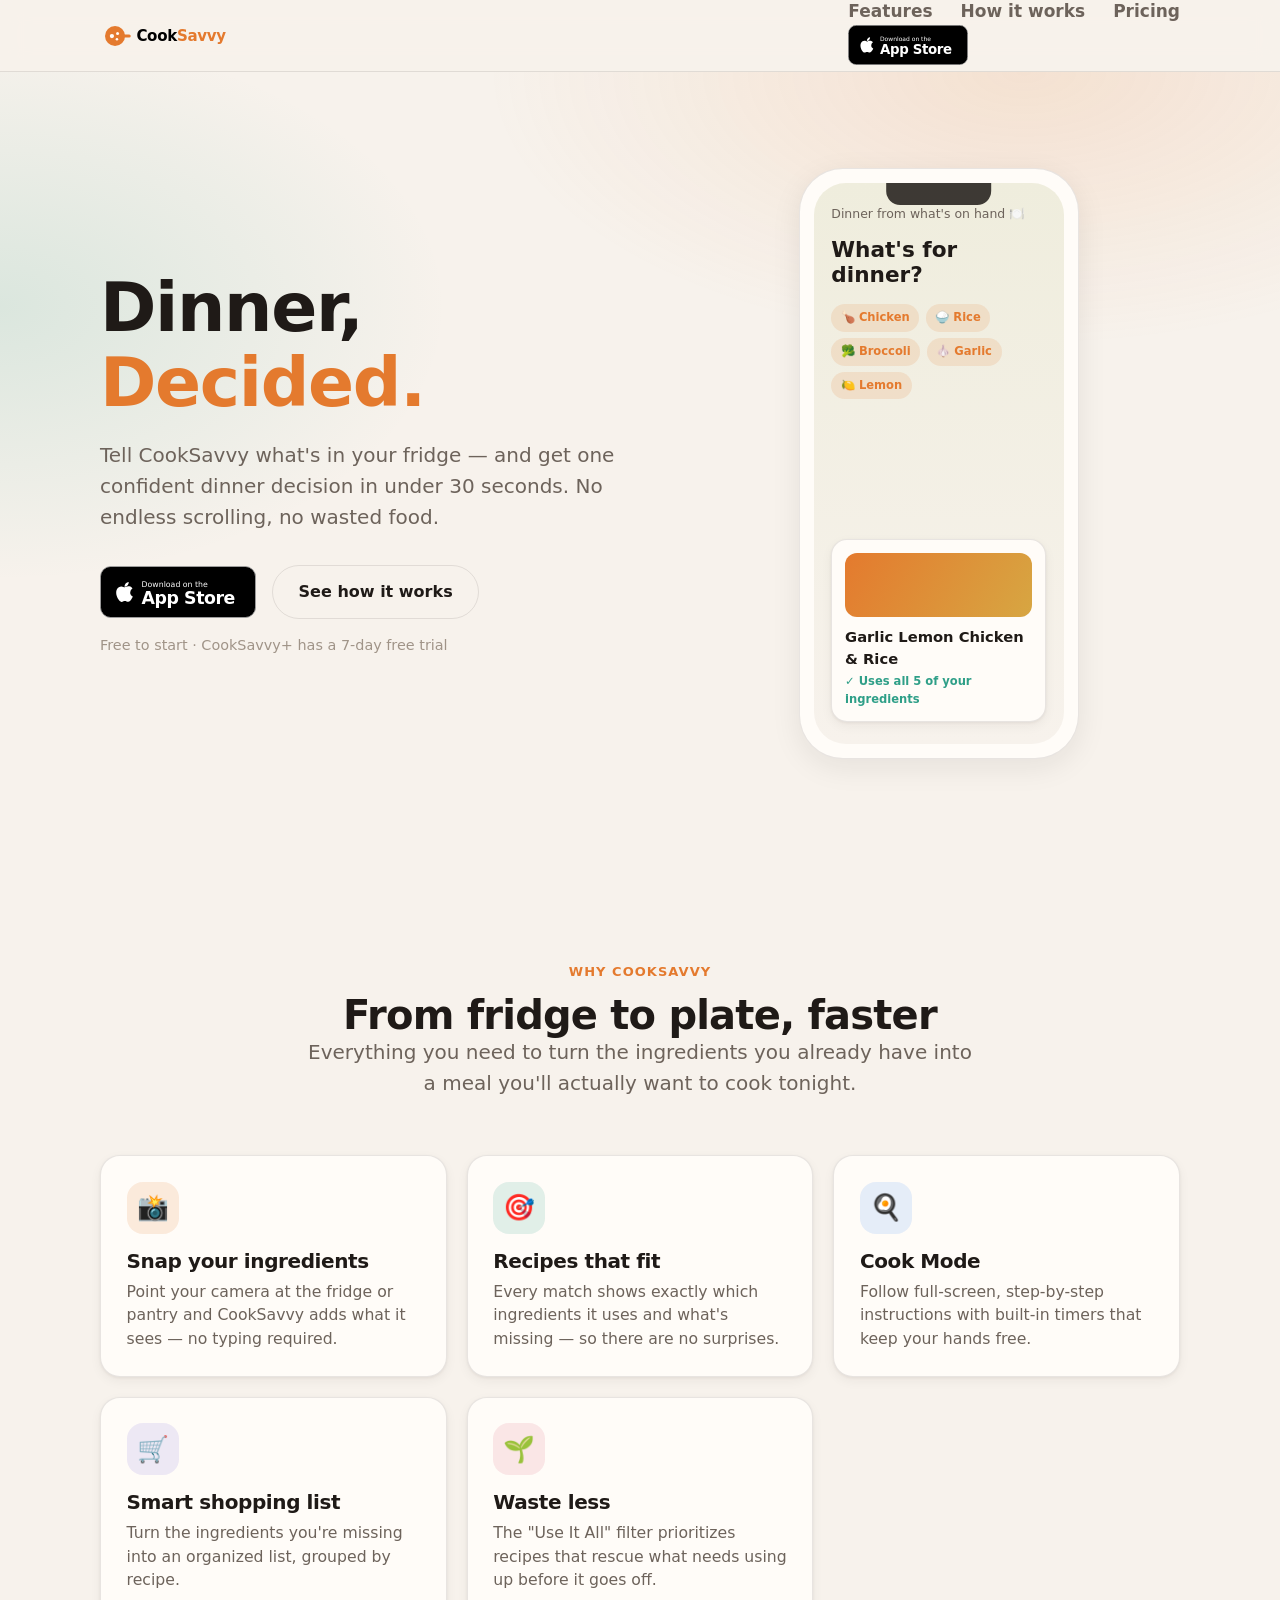
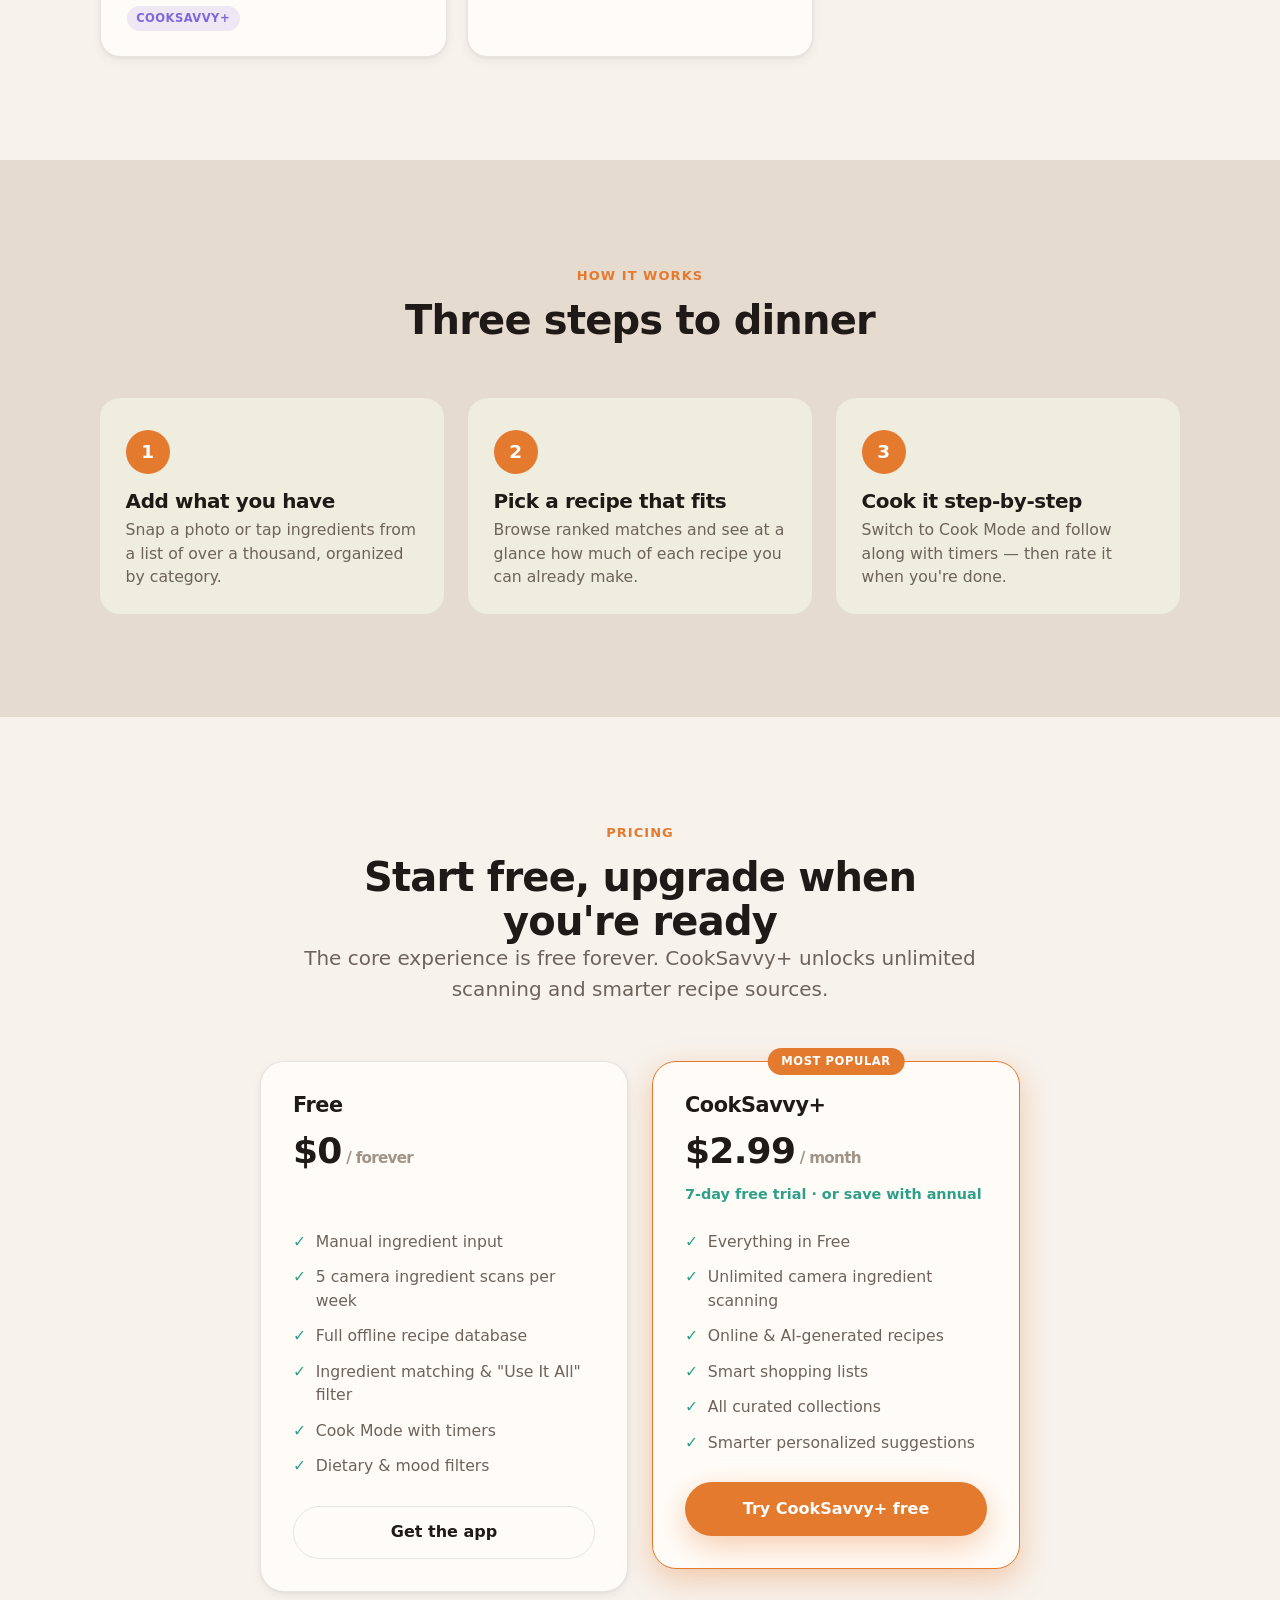
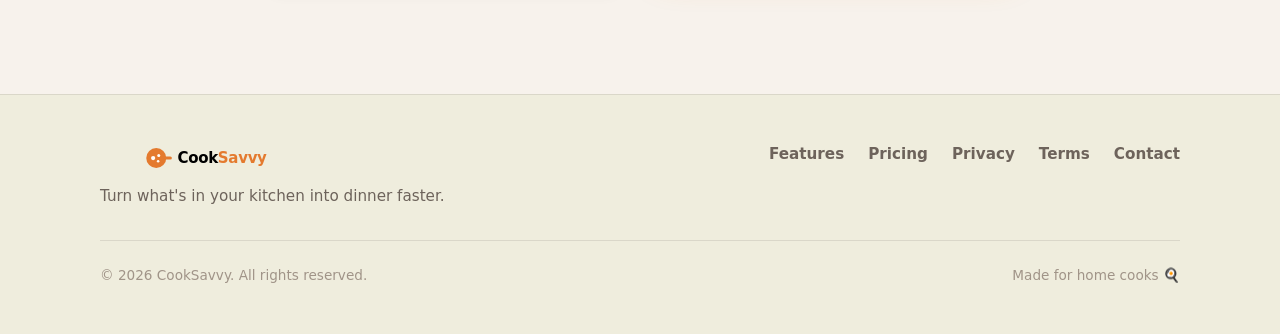
==== index.html @ 446317e3 "Initial commit: CookSavvy landing page Static, dependency-free marketing landing page (vanilla HTML/" ====
<!DOCTYPE html>
<html lang="en">
  <head>
    <meta charset="UTF-8" />
    <meta name="viewport" content="width=device-width, initial-scale=1.0" />

    <title>CookSavvy — Dinner, Decided. Recipes from what's in your fridge</title>
    <meta
      name="description"
      content="Tell CookSavvy what's in your fridge and get one confident dinner decision in under 30 seconds. Snap your ingredients, find recipes that fit, and cook step-by-step."
    />
    <meta name="theme-color" content="#E47A2E" />
    <link rel="canonical" href="https://cooksavvy.app/" />

    <!-- Open Graph / social -->
    <meta property="og:type" content="website" />
    <meta property="og:site_name" content="CookSavvy" />
    <meta property="og:title" content="CookSavvy — Dinner, Decided." />
    <meta
      property="og:description"
      content="Turn what's in your kitchen into dinner faster. Snap your ingredients, get recipes that fit, and cook step-by-step."
    />
    <meta property="og:url" content="https://cooksavvy.app/" />
    <meta property="og:image" content="https://cooksavvy.app/assets/og-image.png" />
    <meta name="twitter:card" content="summary_large_image" />
    <meta name="twitter:title" content="CookSavvy — Dinner, Decided." />
    <meta
      name="twitter:description"
      content="Turn what's in your kitchen into dinner faster."
    />

    <!-- Icons -->
    <link rel="icon" type="image/svg+xml" href="assets/favicon.svg" />
    <link rel="apple-touch-icon" href="assets/favicon.svg" />

    <!-- Styles -->
    <link rel="stylesheet" href="css/reset.css" />
    <link rel="stylesheet" href="css/styles.css" />

    <!-- Progressive-enhancement JS (non-blocking) -->
    <script src="js/main.js" defer></script>
  </head>

  <body>
    <a class="skip-link" href="#main">Skip to content</a>

    <!-- ===================== Header / nav ===================== -->
    <header class="site-header">
      <nav class="nav container" aria-label="Primary">
        <a class="nav__logo" href="#top" aria-label="CookSavvy home">
          <img src="assets/logo.svg" alt="CookSavvy" width="220" height="48" />
        </a>

        <button
          class="nav__toggle"
          type="button"
          aria-label="Open menu"
          aria-expanded="false"
          aria-controls="nav-menu"
        >
          <svg viewBox="0 0 24 24" fill="none" stroke="currentColor" stroke-width="2" stroke-linecap="round" aria-hidden="true">
            <line x1="3" y1="6" x2="21" y2="6" />
            <line x1="3" y1="12" x2="21" y2="12" />
            <line x1="3" y1="18" x2="21" y2="18" />
          </svg>
        </button>

        <div class="nav__menu" id="nav-menu">
          <ul class="nav__links">
            <li><a href="#features">Features</a></li>
            <li><a href="#how">How it works</a></li>
            <li><a href="#pricing">Pricing</a></li>
          </ul>
          <div class="nav__cta">
            <!-- TODO: replace href with the live App Store listing URL -->
            <a class="badge-link" href="#" aria-label="Download CookSavvy on the App Store">
              <img src="assets/app-store-badge.svg" alt="Download on the App Store" width="180" height="60" />
            </a>
          </div>
        </div>
      </nav>
    </header>

    <main id="main">
      <span id="top"></span>

      <!-- ===================== Hero ===================== -->
      <section class="hero" aria-labelledby="hero-title">
        <div class="container">
          <div class="hero__copy">
            <h1 class="hero__title" id="hero-title">
              Dinner,<br /><span class="accent">Decided.</span>
            </h1>
            <p class="lead hero__lead">
              Tell CookSavvy what's in your fridge — and get one confident dinner
              decision in under 30 seconds. No endless scrolling, no wasted food.
            </p>
            <div class="hero__actions">
              <!-- TODO: replace href with the live App Store listing URL -->
              <a class="badge-link" href="#" aria-label="Download CookSavvy on the App Store">
                <img src="assets/app-store-badge.svg" alt="Download on the App Store" width="180" height="60" />
              </a>
              <a class="btn btn--ghost" href="#how">See how it works</a>
            </div>
            <p class="hero__note">Free to start · CookSavvy+ has a 7-day free trial</p>
          </div>

          <!-- CSS-drawn phone mockup: ingredients → matched recipe -->
          <div class="hero__media" aria-hidden="true">
            <div class="phone">
              <div class="phone__screen">
                <p class="phone__greeting">Dinner from what's on hand 🍽️</p>
                <p class="phone__q">What's for dinner?</p>
                <div class="chips">
                  <span class="chip">🍗 Chicken</span>
                  <span class="chip">🍚 Rice</span>
                  <span class="chip">🥦 Broccoli</span>
                  <span class="chip">🧄 Garlic</span>
                  <span class="chip">🍋 Lemon</span>
                </div>
                <div class="recipe-card">
                  <div class="recipe-card__img"></div>
                  <p class="recipe-card__title">Garlic Lemon Chicken &amp; Rice</p>
                  <p class="recipe-card__match">✓ Uses all 5 of your ingredients</p>
                </div>
              </div>
            </div>
          </div>
        </div>
      </section>

      <!-- ===================== Features ===================== -->
      <section class="section" id="features" aria-labelledby="features-title">
        <div class="container">
          <div class="section__head reveal">
            <span class="eyebrow">Why CookSavvy</span>
            <h2 id="features-title">From fridge to plate, faster</h2>
            <p class="lead">
              Everything you need to turn the ingredients you already have into
              a meal you'll actually want to cook tonight.
            </p>
          </div>

          <div class="features__grid">
            <article class="feature feature--accent reveal">
              <div class="feature__icon" aria-hidden="true">📸</div>
              <h3>Snap your ingredients</h3>
              <p>
                Point your camera at the fridge or pantry and CookSavvy adds what
                it sees — no typing required.
              </p>
            </article>

            <article class="feature feature--mint reveal">
              <div class="feature__icon" aria-hidden="true">🎯</div>
              <h3>Recipes that fit</h3>
              <p>
                Every match shows exactly which ingredients it uses and what's
                missing — so there are no surprises.
              </p>
            </article>

            <article class="feature feature--sky reveal">
              <div class="feature__icon" aria-hidden="true">🍳</div>
              <h3>Cook Mode</h3>
              <p>
                Follow full-screen, step-by-step instructions with built-in
                timers that keep your hands free.
              </p>
            </article>

            <article class="feature feature--lavender reveal">
              <div class="feature__icon" aria-hidden="true">🛒</div>
              <h3>Smart shopping list</h3>
              <p>
                Turn the ingredients you're missing into an organized list,
                grouped by recipe.
              </p>
              <span class="feature__tag">CookSavvy+</span>
            </article>

            <article class="feature feature--rose reveal">
              <div class="feature__icon" aria-hidden="true">🌱</div>
              <h3>Waste less</h3>
              <p>
                The "Use It All" filter prioritizes recipes that rescue what
                needs using up before it goes off.
              </p>
            </article>
          </div>
        </div>
      </section>

      <!-- ===================== How it works ===================== -->
      <section class="section" id="how" aria-labelledby="how-title" style="background: var(--surface-light);">
        <div class="container">
          <div class="section__head reveal">
            <span class="eyebrow">How it works</span>
            <h2 id="how-title">Three steps to dinner</h2>
          </div>

          <ol class="steps">
            <li class="step reveal">
              <span class="step__num" aria-hidden="true"></span>
              <h3>Add what you have</h3>
              <p>
                Snap a photo or tap ingredients from a list of over a thousand,
                organized by category.
              </p>
            </li>
            <li class="step reveal">
              <span class="step__num" aria-hidden="true"></span>
              <h3>Pick a recipe that fits</h3>
              <p>
                Browse ranked matches and see at a glance how much of each recipe
                you can already make.
              </p>
            </li>
            <li class="step reveal">
              <span class="step__num" aria-hidden="true"></span>
              <h3>Cook it step-by-step</h3>
              <p>
                Switch to Cook Mode and follow along with timers — then rate it
                when you're done.
              </p>
            </li>
          </ol>
        </div>
      </section>

      <!-- ===================== Pricing ===================== -->
      <section class="section" id="pricing" aria-labelledby="pricing-title">
        <div class="container">
          <div class="section__head reveal">
            <span class="eyebrow">Pricing</span>
            <h2 id="pricing-title">Start free, upgrade when you're ready</h2>
            <p class="lead">
              The core experience is free forever. CookSavvy+ unlocks unlimited
              scanning and smarter recipe sources.
            </p>
          </div>

          <div class="pricing__grid">
            <!-- Free plan -->
            <article class="plan reveal" aria-labelledby="plan-free">
              <h3 class="plan__name" id="plan-free">Free</h3>
              <p class="plan__price">$0<small> / forever</small></p>
              <p class="plan__trial">&nbsp;</p>
              <ul class="plan__features">
                <li>Manual ingredient input</li>
                <li>5 camera ingredient scans per week</li>
                <li>Full offline recipe database</li>
                <li>Ingredient matching &amp; "Use It All" filter</li>
                <li>Cook Mode with timers</li>
                <li>Dietary &amp; mood filters</li>
              </ul>
              <div class="plan__cta">
                <!-- TODO: replace href with the live App Store listing URL -->
                <a class="btn btn--ghost" href="#">Get the app</a>
              </div>
            </article>

            <!-- Premium plan -->
            <article class="plan plan--featured reveal" aria-labelledby="plan-premium">
              <span class="plan__flag">Most popular</span>
              <h3 class="plan__name" id="plan-premium">CookSavvy+</h3>
              <!-- TODO: confirm final pricing before launch -->
              <p class="plan__price">$2.99<small> / month</small></p>
              <p class="plan__trial">7-day free trial · or save with annual</p>
              <ul class="plan__features">
                <li>Everything in Free</li>
                <li>Unlimited camera ingredient scanning</li>
                <li>Online &amp; AI-generated recipes</li>
                <li>Smart shopping lists</li>
                <li>All curated collections</li>
                <li>Smarter personalized suggestions</li>
              </ul>
              <div class="plan__cta">
                <!-- TODO: replace href with the live App Store listing URL -->
                <a class="btn btn--primary" href="#">Try CookSavvy+ free</a>
              </div>
            </article>
          </div>
        </div>
      </section>
    </main>

    <!-- ===================== Footer ===================== -->
    <footer class="site-footer">
      <div class="container">
        <div class="footer__grid">
          <div class="footer__brand">
            <img src="assets/logo.svg" alt="CookSavvy" width="220" height="48" />
            <p>Turn what's in your kitchen into dinner faster.</p>
          </div>
          <nav class="footer__links" aria-label="Footer">
            <a href="#features">Features</a>
            <a href="#pricing">Pricing</a>
            <a href="https://cooksavvy.app/privacy">Privacy</a>
            <a href="https://cooksavvy.app/terms">Terms</a>
            <!-- TODO: confirm support email before launch -->
            <a href="mailto:hello@cooksavvy.app">Contact</a>
          </nav>
        </div>
        <div class="footer__bottom">
          <p>&copy; <span id="year">2026</span> CookSavvy. All rights reserved.</p>
          <p>Made for home cooks 🍳</p>
        </div>
      </div>
    </footer>
  </body>
</html>
---- css/styles.css ----
/* ==========================================================================
   styles.css — CookSavvy landing page
   Design tokens mirror the iOS app's Theme/AppTheme.swift so the site feels
   like a natural extension of the product. Mobile-first, system-font, no deps.
   ========================================================================== */

/* --------------------------------------------------------------------------
   1. Design tokens — light theme (warm parchment + burnt-orange accent)
   -------------------------------------------------------------------------- */
:root {
  /* Surfaces */
  --bg: #f7f2ec;
  --surface: #efeddd;
  --surface-light: #e6dbcf;
  --card: #fffcf8;

  /* Accents (semantic, taken from the app) */
  --accent: #e47a2e;
  --accent-strong: #d96b1f;
  --mint: #2f9f88;
  --rose: #d96078;
  --lavender: #7f68d9;
  --sky: #4b8ef6;
  --gold: #d7a642;

  /* Text */
  --text: #1f1a17;
  --text-secondary: #6d635b;
  --text-tertiary: #a09488;
  --divider: rgba(31, 26, 23, 0.1);

  /* Soft accent washes (≈15% opacity, used for chips/icon tiles) */
  --accent-soft: rgba(228, 122, 46, 0.14);
  --mint-soft: rgba(47, 159, 136, 0.14);
  --rose-soft: rgba(217, 96, 120, 0.14);
  --lavender-soft: rgba(127, 104, 217, 0.14);
  --sky-soft: rgba(75, 142, 246, 0.14);
  --gold-soft: rgba(215, 166, 66, 0.16);

  /* Shape */
  --r-sm: 12px;
  --r-md: 16px;
  --r-lg: 20px;
  --r-xl: 24px;
  --r-pill: 32px;

  /* Elevation — soft, warm shadows echoing the app's .neonGlow feel */
  --shadow-sm: 0 1px 3px rgba(31, 26, 23, 0.06), 0 4px 12px rgba(31, 26, 23, 0.05);
  --shadow-md: 0 8px 30px rgba(31, 26, 23, 0.08);
  --shadow-accent: 0 10px 30px rgba(228, 122, 46, 0.35);

  /* Layout rhythm */
  --page-padding: 20px;
  --max-width: 1120px;
  --header-height: 72px;

  /* Typography — system rounded stack to match the app */
  --font: ui-rounded, "SF Pro Rounded", system-ui, -apple-system, "Segoe UI",
    Roboto, Helvetica, Arial, sans-serif;
}

/* --------------------------------------------------------------------------
   2. Design tokens — dark theme (deep navy-charcoal, vivid orange)
   -------------------------------------------------------------------------- */
@media (prefers-color-scheme: dark) {
  :root {
    --bg: #0f0f17;
    --surface: #1c1c26;
    --surface-light: #292936;
    --card: #21212e;

    --accent: #ff8c33;
    --accent-strong: #ff9d4f;
    --mint: #4dd9b8;
    --rose: #f2597f;
    --lavender: #a680f2;
    --sky: #59a6ff;
    --gold: #ffd14d;

    --text: #ffffff;
    --text-secondary: rgba(255, 255, 255, 0.65);
    --text-tertiary: rgba(255, 255, 255, 0.35);
    --divider: rgba(255, 255, 255, 0.08);

    --accent-soft: rgba(255, 140, 51, 0.16);
    --mint-soft: rgba(77, 217, 184, 0.16);
    --rose-soft: rgba(242, 89, 127, 0.16);
    --lavender-soft: rgba(166, 128, 242, 0.16);
    --sky-soft: rgba(89, 166, 255, 0.16);
    --gold-soft: rgba(255, 209, 77, 0.16);

    --shadow-sm: 0 1px 3px rgba(0, 0, 0, 0.4), 0 4px 12px rgba(0, 0, 0, 0.3);
    --shadow-md: 0 8px 30px rgba(0, 0, 0, 0.45);
    --shadow-accent: 0 10px 30px rgba(255, 140, 51, 0.3);
  }
}

/* --------------------------------------------------------------------------
   3. Base
   -------------------------------------------------------------------------- */
html {
  scroll-behavior: smooth;
  /* offset anchor targets so they aren't hidden behind the sticky header */
  scroll-padding-top: calc(var(--header-height) + 16px);
}

body {
  font-family: var(--font);
  background-color: var(--bg);
  color: var(--text);
  font-size: 1.0625rem;
}

/* Shared container */
.container {
  width: 100%;
  max-width: var(--max-width);
  margin-inline: auto;
  padding-inline: var(--page-padding);
}

/* Fluid section rhythm */
.section {
  padding-block: clamp(3.5rem, 8vw, 6.5rem);
}

.section__head {
  max-width: 42rem;
  margin-inline: auto;
  margin-bottom: clamp(2rem, 5vw, 3.5rem);
  text-align: center;
}

.eyebrow {
  display: inline-block;
  font-size: 0.8125rem;
  font-weight: 700;
  letter-spacing: 0.08em;
  text-transform: uppercase;
  color: var(--accent);
  margin-bottom: 0.75rem;
}

/* Headings — fluid type via clamp() */
h1,
h2,
h3 {
  line-height: 1.1;
  letter-spacing: -0.02em;
  font-weight: 700;
}

h2 {
  font-size: clamp(1.75rem, 4vw, 2.5rem);
}

h3 {
  font-size: 1.25rem;
}

.lead {
  color: var(--text-secondary);
  font-size: clamp(1.0625rem, 2vw, 1.25rem);
  line-height: 1.55;
}

/* Accessible visible focus for keyboard users */
:focus-visible {
  outline: 3px solid var(--accent);
  outline-offset: 3px;
  border-radius: 6px;
}

/* Screen-reader-only utility */
.visually-hidden {
  position: absolute;
  width: 1px;
  height: 1px;
  padding: 0;
  margin: -1px;
  overflow: hidden;
  clip: rect(0, 0, 0, 0);
  white-space: nowrap;
  border: 0;
}

/* Skip link */
.skip-link {
  position: absolute;
  left: 50%;
  top: 0;
  transform: translate(-50%, -120%);
  background: var(--accent);
  color: #fff;
  padding: 0.6rem 1.1rem;
  border-radius: 0 0 var(--r-sm) var(--r-sm);
  font-weight: 600;
  z-index: 100;
  transition: transform 0.2s ease;
}

.skip-link:focus {
  transform: translate(-50%, 0);
}

/* --------------------------------------------------------------------------
   4. Buttons & badges
   -------------------------------------------------------------------------- */
.btn {
  display: inline-flex;
  align-items: center;
  justify-content: center;
  gap: 0.5rem;
  padding: 0.85rem 1.6rem;
  border-radius: var(--r-pill);
  font-weight: 700;
  font-size: 1rem;
  cursor: pointer;
  border: 1px solid transparent;
  transition: transform 0.15s ease, box-shadow 0.2s ease, background-color 0.2s ease;
}

.btn--primary {
  background: var(--accent);
  color: #fff;
  box-shadow: var(--shadow-accent);
}

.btn--primary:hover {
  background: var(--accent-strong);
  transform: translateY(-2px);
}

.btn--ghost {
  background: transparent;
  color: var(--text);
  border-color: var(--divider);
}

.btn--ghost:hover {
  background: var(--surface);
}

/* App Store badge image link */
.badge-link {
  display: inline-block;
  border-radius: var(--r-md);
  transition: transform 0.15s ease, box-shadow 0.2s ease;
}

.badge-link:hover {
  transform: translateY(-2px);
  box-shadow: var(--shadow-md);
}

.badge-link img {
  height: 52px;
  width: auto;
}

/* --------------------------------------------------------------------------
   5. Header / navigation
   -------------------------------------------------------------------------- */
.site-header {
  position: sticky;
  top: 0;
  z-index: 50;
  height: var(--header-height);
  display: flex;
  align-items: center;
  background: color-mix(in srgb, var(--bg) 82%, transparent);
  backdrop-filter: saturate(180%) blur(14px);
  -webkit-backdrop-filter: saturate(180%) blur(14px);
  border-bottom: 1px solid var(--divider);
}

.nav {
  display: flex;
  align-items: center;
  justify-content: space-between;
  width: 100%;
  gap: 1rem;
}

.nav__logo {
  display: inline-flex;
  align-items: center;
  color: var(--text);
}

.nav__logo img {
  height: 30px;
  width: auto;
}

.nav__links {
  display: flex;
  align-items: center;
  gap: 1.75rem;
}

.nav__links a {
  font-weight: 600;
  color: var(--text-secondary);
  transition: color 0.15s ease;
}

.nav__links a:hover {
  color: var(--text);
}

.nav__cta .badge-link img {
  height: 40px;
}

/* Hamburger toggle — hidden on desktop */
.nav__toggle {
  display: none;
  background: transparent;
  border: 0;
  padding: 0.5rem;
  cursor: pointer;
  color: var(--text);
}

.nav__toggle svg {
  width: 26px;
  height: 26px;
}

/* --------------------------------------------------------------------------
   6. Hero
   -------------------------------------------------------------------------- */
.hero {
  position: relative;
  overflow: hidden;
  padding-block: clamp(3rem, 9vw, 6rem);
}

/* warm radial glow behind the hero */
.hero::before {
  content: "";
  position: absolute;
  inset: 0;
  background:
    radial-gradient(60% 50% at 80% 0%, var(--accent-soft), transparent 70%),
    radial-gradient(50% 50% at 0% 30%, var(--mint-soft), transparent 70%);
  pointer-events: none;
}

.hero .container {
  position: relative;
  display: grid;
  grid-template-columns: 1fr;
  gap: clamp(2.5rem, 6vw, 4rem);
  align-items: center;
}

.hero__title {
  font-size: clamp(2.5rem, 7vw, 4.25rem);
}

.hero__title .accent {
  color: var(--accent);
}

.hero__lead {
  margin-top: 1.25rem;
  max-width: 34rem;
}

.hero__actions {
  margin-top: 2rem;
  display: flex;
  flex-wrap: wrap;
  align-items: center;
  gap: 1rem;
}

.hero__note {
  margin-top: 1rem;
  font-size: 0.9rem;
  color: var(--text-tertiary);
}

/* Phone mockup — drawn entirely in CSS/markup, no image asset needed */
.hero__media {
  display: flex;
  justify-content: center;
}

.phone {
  position: relative;
  width: min(280px, 78vw);
  aspect-ratio: 9 / 19;
  background: var(--card);
  border-radius: 44px;
  padding: 14px;
  box-shadow: var(--shadow-md);
  border: 1px solid var(--divider);
}

.phone::before {
  /* notch */
  content: "";
  position: absolute;
  top: 14px;
  left: 50%;
  transform: translateX(-50%);
  width: 38%;
  height: 22px;
  background: var(--text);
  border-radius: 0 0 14px 14px;
  opacity: 0.85;
  z-index: 2;
}

.phone__screen {
  height: 100%;
  border-radius: 32px;
  background: linear-gradient(180deg, var(--surface), var(--bg));
  padding: 1.4rem 1.1rem;
  display: flex;
  flex-direction: column;
  gap: 0.85rem;
  overflow: hidden;
}

.phone__greeting {
  font-size: 0.78rem;
  color: var(--text-secondary);
}

.phone__q {
  font-size: 1.35rem;
  font-weight: 700;
  line-height: 1.15;
}

.chips {
  display: flex;
  flex-wrap: wrap;
  gap: 0.4rem;
  margin-top: 0.2rem;
}

.chip {
  font-size: 0.72rem;
  font-weight: 600;
  padding: 0.32rem 0.6rem;
  border-radius: var(--r-pill);
  background: var(--accent-soft);
  color: var(--accent);
}

.recipe-card {
  margin-top: auto;
  background: var(--card);
  border: 1px solid var(--divider);
  border-radius: var(--r-md);
  padding: 0.8rem;
  box-shadow: var(--shadow-sm);
}

.recipe-card__img {
  height: 64px;
  border-radius: var(--r-sm);
  background: linear-gradient(120deg, var(--accent), var(--gold));
}

.recipe-card__title {
  font-weight: 700;
  font-size: 0.92rem;
  margin-top: 0.55rem;
}

.recipe-card__match {
  font-size: 0.72rem;
  color: var(--mint);
  font-weight: 600;
  margin-top: 0.2rem;
}

/* --------------------------------------------------------------------------
   7. Features grid
   -------------------------------------------------------------------------- */
.features__grid {
  display: grid;
  grid-template-columns: 1fr;
  gap: 1.25rem;
}

.feature {
  background: var(--card);
  border: 1px solid var(--divider);
  border-radius: var(--r-lg);
  padding: 1.6rem;
  box-shadow: var(--shadow-sm);
  transition: transform 0.18s ease, box-shadow 0.2s ease;
}

.feature:hover {
  transform: translateY(-4px);
  box-shadow: var(--shadow-md);
}

.feature__icon {
  display: inline-flex;
  align-items: center;
  justify-content: center;
  width: 52px;
  height: 52px;
  border-radius: var(--r-md);
  font-size: 1.6rem;
  margin-bottom: 1rem;
}

/* per-feature accent tinting */
.feature--accent .feature__icon { background: var(--accent-soft); }
.feature--mint .feature__icon { background: var(--mint-soft); }
.feature--sky .feature__icon { background: var(--sky-soft); }
.feature--lavender .feature__icon { background: var(--lavender-soft); }
.feature--rose .feature__icon { background: var(--rose-soft); }

.feature h3 {
  margin-bottom: 0.5rem;
}

.feature p {
  color: var(--text-secondary);
  font-size: 0.98rem;
}

.feature__tag {
  display: inline-block;
  margin-top: 0.85rem;
  font-size: 0.72rem;
  font-weight: 700;
  letter-spacing: 0.04em;
  text-transform: uppercase;
  color: var(--lavender);
  background: var(--lavender-soft);
  padding: 0.25rem 0.6rem;
  border-radius: var(--r-pill);
}

/* --------------------------------------------------------------------------
   8. How it works
   -------------------------------------------------------------------------- */
.steps {
  display: grid;
  grid-template-columns: 1fr;
  gap: 1.5rem;
  counter-reset: step;
}

.step {
  position: relative;
  background: var(--surface);
  border-radius: var(--r-lg);
  padding: 2rem 1.6rem 1.6rem;
}

.step__num {
  counter-increment: step;
  display: inline-flex;
  align-items: center;
  justify-content: center;
  width: 44px;
  height: 44px;
  border-radius: 50%;
  background: var(--accent);
  color: #fff;
  font-weight: 700;
  font-size: 1.15rem;
  margin-bottom: 1rem;
}

.step__num::before {
  content: counter(step);
}

.step h3 {
  margin-bottom: 0.4rem;
}

.step p {
  color: var(--text-secondary);
  font-size: 0.98rem;
}

/* --------------------------------------------------------------------------
   9. Pricing
   -------------------------------------------------------------------------- */
.pricing__grid {
  display: grid;
  grid-template-columns: 1fr;
  gap: 1.5rem;
  align-items: start;
  max-width: 760px;
  margin-inline: auto;
}

.plan {
  background: var(--card);
  border: 1px solid var(--divider);
  border-radius: var(--r-xl);
  padding: 2rem;
  box-shadow: var(--shadow-sm);
}

.plan--featured {
  border-color: var(--accent);
  box-shadow: var(--shadow-accent);
  position: relative;
}

.plan__flag {
  position: absolute;
  top: -0.85rem;
  left: 50%;
  transform: translateX(-50%);
  background: var(--accent);
  color: #fff;
  font-size: 0.72rem;
  font-weight: 700;
  letter-spacing: 0.05em;
  text-transform: uppercase;
  padding: 0.3rem 0.85rem;
  border-radius: var(--r-pill);
}

.plan__name {
  font-size: 1.3rem;
  font-weight: 700;
}

.plan__price {
  margin-top: 0.5rem;
  font-size: 2.25rem;
  font-weight: 700;
  letter-spacing: -0.02em;
}

.plan__price small {
  font-size: 0.95rem;
  font-weight: 600;
  color: var(--text-tertiary);
}

.plan__trial {
  margin-top: 0.35rem;
  font-size: 0.9rem;
  color: var(--mint);
  font-weight: 600;
}

.plan__features {
  margin-top: 1.5rem;
  display: flex;
  flex-direction: column;
  gap: 0.75rem;
}

.plan__features li {
  display: flex;
  align-items: flex-start;
  gap: 0.6rem;
  color: var(--text-secondary);
  font-size: 0.98rem;
}

.plan__features li::before {
  content: "✓";
  color: var(--mint);
  font-weight: 700;
  flex-shrink: 0;
}

.plan__cta {
  margin-top: 1.75rem;
}

.plan__cta .btn {
  width: 100%;
}

/* --------------------------------------------------------------------------
   10. Footer
   -------------------------------------------------------------------------- */
.site-footer {
  border-top: 1px solid var(--divider);
  background: var(--surface);
  padding-block: 3rem;
}

.footer__grid {
  display: flex;
  flex-direction: column;
  gap: 2rem;
}

.footer__brand img {
  height: 30px;
  margin-bottom: 0.75rem;
}

.footer__brand p {
  color: var(--text-secondary);
  max-width: 22rem;
  font-size: 0.95rem;
}

.footer__links {
  display: flex;
  flex-wrap: wrap;
  gap: 1.5rem;
}

.footer__links a {
  color: var(--text-secondary);
  font-weight: 600;
  font-size: 0.95rem;
  transition: color 0.15s ease;
}

.footer__links a:hover {
  color: var(--text);
}

.footer__bottom {
  margin-top: 2rem;
  padding-top: 1.5rem;
  border-top: 1px solid var(--divider);
  display: flex;
  flex-wrap: wrap;
  gap: 1rem;
  justify-content: space-between;
  align-items: center;
  color: var(--text-tertiary);
  font-size: 0.85rem;
}

/* --------------------------------------------------------------------------
   11. Scroll-reveal animation (progressive enhancement; JS adds .is-visible)
   -------------------------------------------------------------------------- */
.reveal {
  opacity: 0;
  transform: translateY(24px);
  transition: opacity 0.6s ease, transform 0.6s ease;
}

.reveal.is-visible {
  opacity: 1;
  transform: none;
}

@media (prefers-reduced-motion: reduce) {
  .reveal {
    opacity: 1;
    transform: none;
  }
}

/* --------------------------------------------------------------------------
   12. Responsive — tablet & up
   -------------------------------------------------------------------------- */
@media (min-width: 720px) {
  .features__grid {
    grid-template-columns: repeat(2, 1fr);
  }

  .steps {
    grid-template-columns: repeat(3, 1fr);
  }

  .pricing__grid {
    grid-template-columns: repeat(2, 1fr);
  }

  .footer__grid {
    flex-direction: row;
    justify-content: space-between;
  }
}

@media (min-width: 960px) {
  .hero .container {
    grid-template-columns: 1.05fr 0.95fr;
  }

  .features__grid {
    grid-template-columns: repeat(3, 1fr);
  }

  /* Let the last two feature cards center nicely on the 3-col grid */
  .features__grid .feature:nth-child(4) {
    grid-column: 1 / 2;
  }
}

/* --------------------------------------------------------------------------
   13. Responsive — mobile nav (below tablet)
   -------------------------------------------------------------------------- */
@media (max-width: 719px) {
  .nav__toggle {
    display: inline-flex;
  }

  .nav__menu {
    position: fixed;
    inset: var(--header-height) 0 auto 0;
    background: var(--bg);
    border-bottom: 1px solid var(--divider);
    flex-direction: column;
    align-items: flex-start;
    gap: 1.25rem;
    padding: 1.5rem var(--page-padding) 2rem;
    box-shadow: var(--shadow-md);

    /* hidden by default, revealed via [data-open] */
    transform: translateY(-12px);
    opacity: 0;
    visibility: hidden;
    transition: opacity 0.2s ease, transform 0.2s ease, visibility 0.2s;
  }

  .nav__menu[data-open="true"] {
    transform: translateY(0);
    opacity: 1;
    visibility: visible;
  }

  .nav__links {
    flex-direction: column;
    align-items: flex-start;
    gap: 1.25rem;
    width: 100%;
  }

  .nav__cta .badge-link img {
    height: 48px;
  }
}
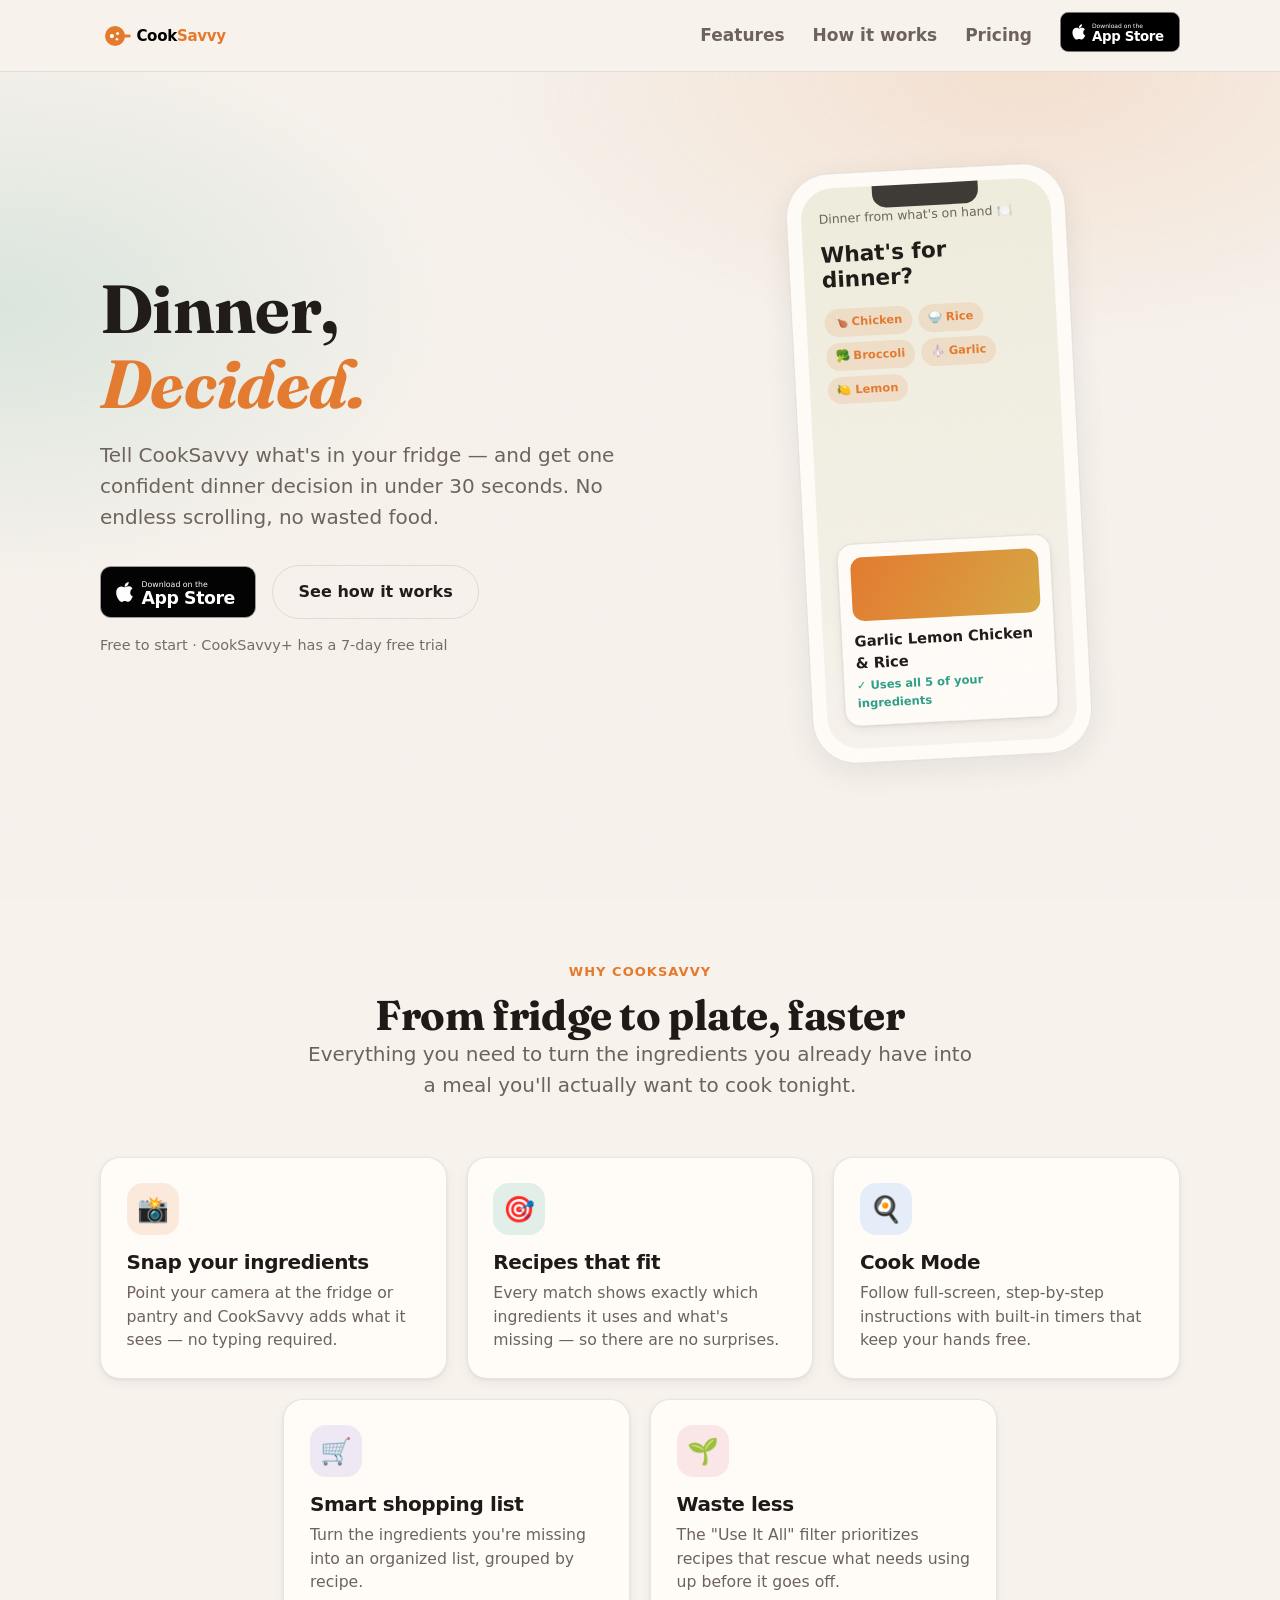
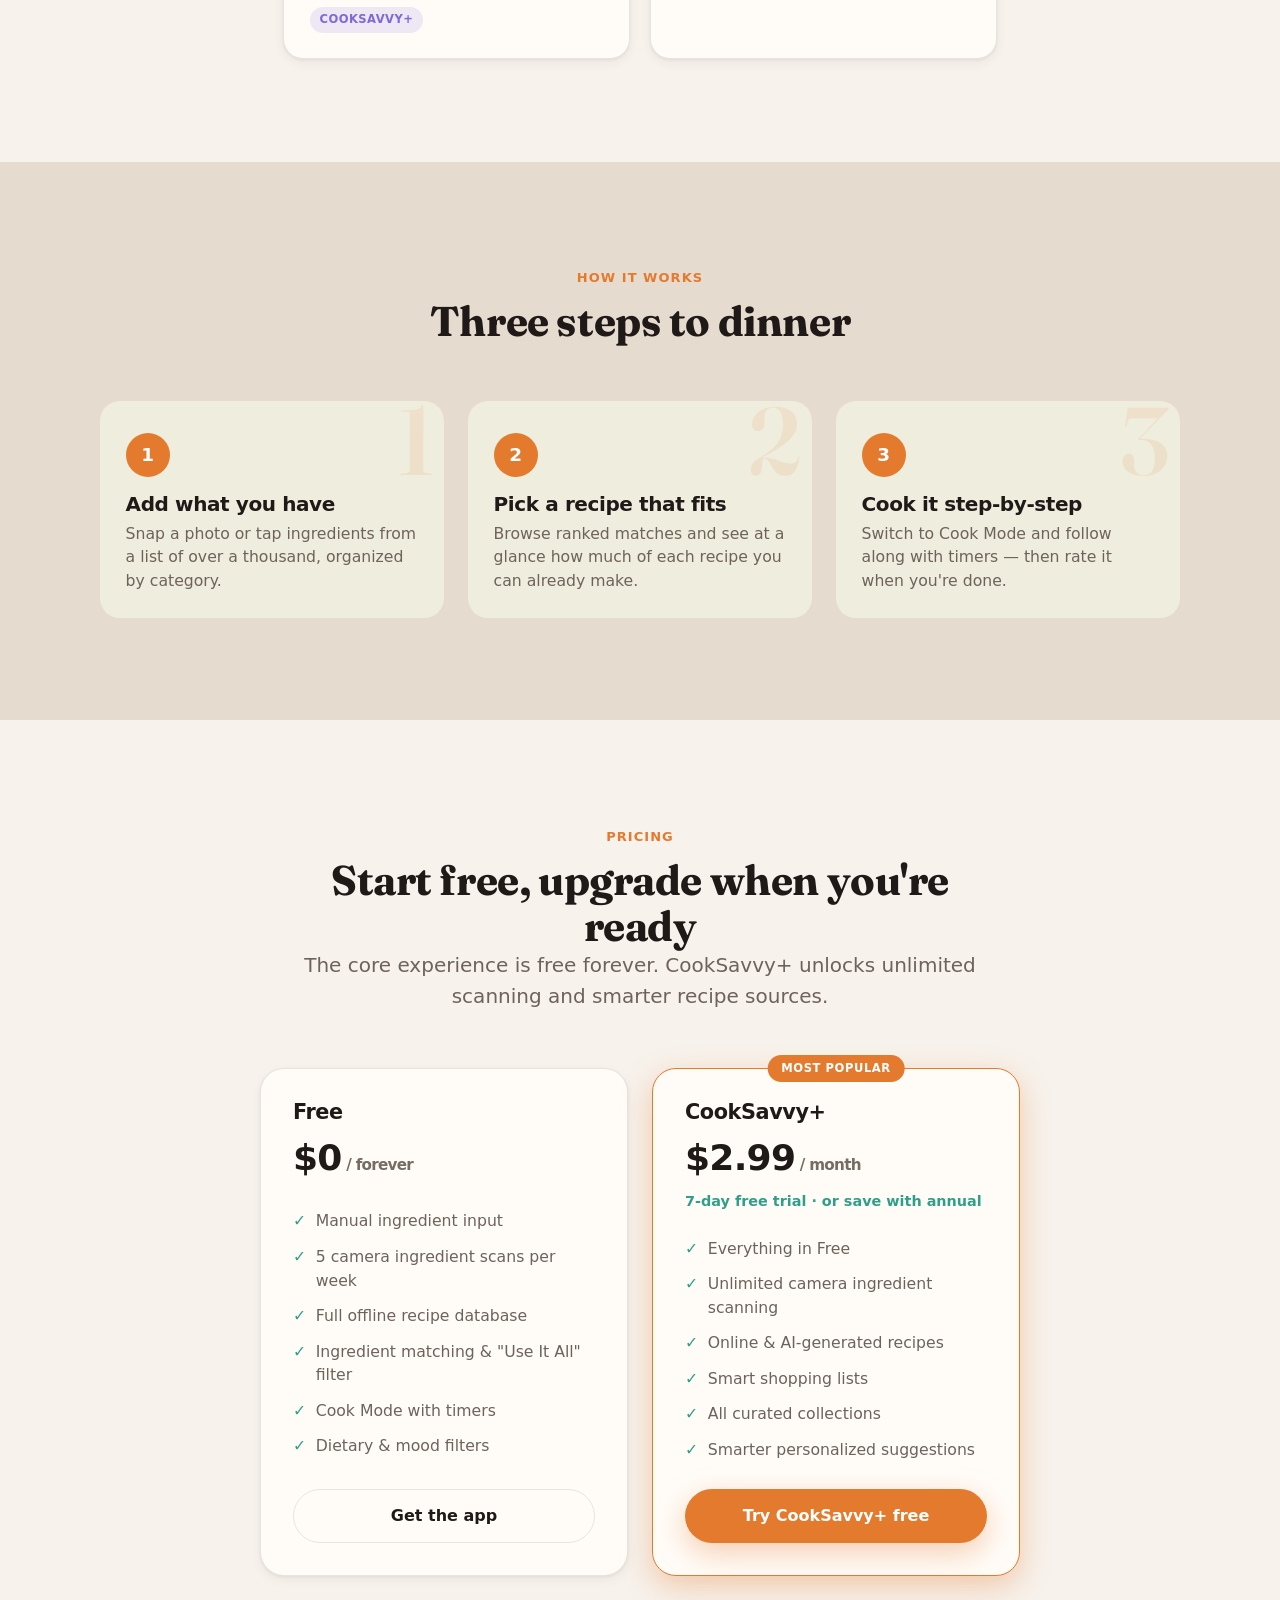
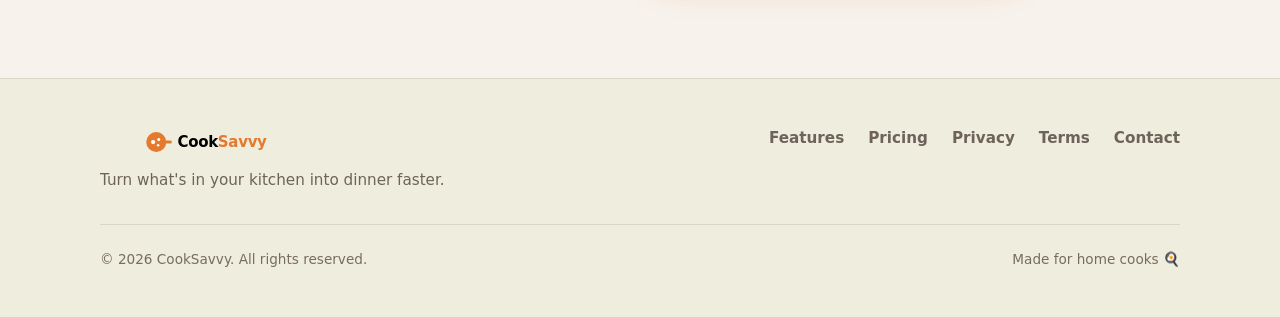
==== commit 0129c265: "Design + a11y pass from frontend-design review - Fix WCAG AA contrast: darken light --text-tertiary " ====
--- a/index.html
+++ b/index.html
@@ -33,6 +33,15 @@
     <link rel="icon" type="image/svg+xml" href="assets/favicon.svg" />
     <link rel="apple-touch-icon" href="assets/favicon.svg" />
 
+    <!-- Display font: Fraunces (headings only; body stays on the system stack).
+         display=swap avoids blocking render; preconnect speeds up the fetch. -->
+    <link rel="preconnect" href="https://fonts.googleapis.com" />
+    <link rel="preconnect" href="https://fonts.gstatic.com" crossorigin />
+    <link
+      rel="stylesheet"
+      href="https://fonts.googleapis.com/css2?family=Fraunces:ital,opsz,wght@0,9..144,600;1,9..144,600&display=swap"
+    />
+
     <!-- Styles -->
     <link rel="stylesheet" href="css/reset.css" />
     <link rel="stylesheet" href="css/styles.css" />
@@ -47,7 +56,7 @@
     <!-- ===================== Header / nav ===================== -->
     <header class="site-header">
       <nav class="nav container" aria-label="Primary">
-        <a class="nav__logo" href="#top" aria-label="CookSavvy home">
+        <a class="nav__logo" href="#main" aria-label="CookSavvy home">
           <img src="assets/logo.svg" alt="CookSavvy" width="220" height="48" />
         </a>
 
@@ -82,8 +91,6 @@
     </header>
 
     <main id="main">
-      <span id="top"></span>
-
       <!-- ===================== Hero ===================== -->
       <section class="hero" aria-labelledby="hero-title">
         <div class="container">
@@ -245,7 +252,6 @@
             <article class="plan reveal" aria-labelledby="plan-free">
               <h3 class="plan__name" id="plan-free">Free</h3>
               <p class="plan__price">$0<small> / forever</small></p>
-              <p class="plan__trial">&nbsp;</p>
               <ul class="plan__features">
                 <li>Manual ingredient input</li>
                 <li>5 camera ingredient scans per week</li>
--- a/css/styles.css
+++ b/css/styles.css
@@ -26,7 +26,7 @@
   /* Text */
   --text: #1f1a17;
   --text-secondary: #6d635b;
-  --text-tertiary: #a09488;
+  --text-tertiary: #776c62; /* darkened from #a09488 to meet WCAG AA (4.6:1) */
   --divider: rgba(31, 26, 23, 0.1);
 
   /* Soft accent washes (≈15% opacity, used for chips/icon tiles) */
@@ -54,9 +54,14 @@
   --max-width: 1120px;
   --header-height: 72px;
 
-  /* Typography — system rounded stack to match the app */
+  /* Typography
+     --font:         system rounded stack (UI + body) to match the iOS app
+     --font-display: Fraunces, a warm editorial serif, for big headings — gives
+                     the page personality the system font can't, while body/UI
+                     stay native-feeling. Falls back to a serif if it fails to load. */
   --font: ui-rounded, "SF Pro Rounded", system-ui, -apple-system, "Segoe UI",
     Roboto, Helvetica, Arial, sans-serif;
+  --font-display: "Fraunces", "Iowan Old Style", Georgia, "Times New Roman", serif;
 }
 
 /* --------------------------------------------------------------------------
@@ -79,7 +84,7 @@
 
     --text: #ffffff;
     --text-secondary: rgba(255, 255, 255, 0.65);
-    --text-tertiary: rgba(255, 255, 255, 0.35);
+    --text-tertiary: rgba(255, 255, 255, 0.5); /* raised from .35 to meet WCAG AA */
     --divider: rgba(255, 255, 255, 0.08);
 
     --accent-soft: rgba(255, 140, 51, 0.16);
@@ -111,6 +116,24 @@
   font-size: 1.0625rem;
 }
 
+/* Subtle film-grain overlay for tactile depth — sits above backgrounds, never
+   intercepts clicks. Inline SVG feTurbulence keeps it asset-free. */
+body::after {
+  content: "";
+  position: fixed;
+  inset: 0;
+  z-index: 1;
+  pointer-events: none;
+  opacity: 0.035;
+  background-image: url("data:image/svg+xml,%3Csvg xmlns='http://www.w3.org/2000/svg' width='140' height='140'%3E%3Cfilter id='n'%3E%3CfeTurbulence type='fractalNoise' baseFrequency='0.8' numOctaves='2' stitchTiles='stitch'/%3E%3C/filter%3E%3Crect width='100%25' height='100%25' filter='url(%23n)'/%3E%3C/svg%3E");
+}
+
+@media (prefers-color-scheme: dark) {
+  body::after {
+    opacity: 0.05; /* grain reads a touch stronger on the dark canvas */
+  }
+}
+
 /* Shared container */
 .container {
   width: 100%;
@@ -146,16 +169,23 @@
 h2,
 h3 {
   line-height: 1.1;
+  font-weight: 700;
+}
+
+/* Display headings use Fraunces; the serif needs looser tracking than the sans */
+h1,
+h2 {
+  font-family: var(--font-display);
+  letter-spacing: -0.01em;
+}
+
+h3 {
   letter-spacing: -0.02em;
-  font-weight: 700;
+  font-size: 1.25rem;
 }
 
 h2 {
-  font-size: clamp(1.75rem, 4vw, 2.5rem);
-}
-
-h3 {
-  font-size: 1.25rem;
+  font-size: clamp(1.75rem, 4vw, 2.6rem);
 }
 
 .lead {
@@ -293,6 +323,14 @@
   width: auto;
 }
 
+/* Desktop: links + CTA sit on one row, pushed to the right by the nav's
+   space-between. The mobile media query below overrides this to a dropdown. */
+.nav__menu {
+  display: flex;
+  align-items: center;
+  gap: 1.75rem;
+}
+
 .nav__links {
   display: flex;
   align-items: center;
@@ -362,6 +400,7 @@
 
 .hero__title .accent {
   color: var(--accent);
+  font-style: italic; /* Fraunces italic adds an editorial flourish on "Decided." */
 }
 
 .hero__lead {
@@ -481,6 +520,42 @@
   margin-top: 0.2rem;
 }
 
+/* Phone gets a gentle tilt for an asymmetric, lively hero; straightens on hover */
+.phone {
+  transform: rotate(-3deg);
+  transition: transform 0.4s cubic-bezier(0.22, 1, 0.36, 1);
+}
+
+.hero__media:hover .phone {
+  transform: rotate(0deg);
+}
+
+/* Staggered hero entrance — CSS-only, opt-in via prefers-reduced-motion */
+@media (prefers-reduced-motion: no-preference) {
+  .hero__copy > *,
+  .hero__media {
+    opacity: 0;
+    animation: hero-rise 0.7s cubic-bezier(0.22, 1, 0.36, 1) forwards;
+  }
+
+  .hero__title { animation-delay: 0.05s; }
+  .hero__lead { animation-delay: 0.18s; }
+  .hero__actions { animation-delay: 0.3s; }
+  .hero__note { animation-delay: 0.4s; }
+  .hero__media { animation-delay: 0.25s; }
+}
+
+@keyframes hero-rise {
+  from {
+    opacity: 0;
+    transform: translateY(22px);
+  }
+  to {
+    opacity: 1;
+    transform: translateY(0);
+  }
+}
+
 /* --------------------------------------------------------------------------
    7. Features grid
    -------------------------------------------------------------------------- */
@@ -555,14 +630,30 @@
 }
 
 .step {
+  counter-increment: step;
   position: relative;
+  overflow: hidden;
   background: var(--surface);
   border-radius: var(--r-lg);
   padding: 2rem 1.6rem 1.6rem;
 }
 
+/* Oversized faint numeral watermark — editorial depth, uses the display serif */
+.step::before {
+  content: counter(step);
+  position: absolute;
+  top: -0.6rem;
+  right: 0.6rem;
+  font-family: var(--font-display);
+  font-size: 6rem;
+  font-weight: 600;
+  line-height: 1;
+  color: var(--accent);
+  opacity: 0.1;
+  pointer-events: none;
+}
+
 .step__num {
-  counter-increment: step;
   display: inline-flex;
   align-items: center;
   justify-content: center;
@@ -596,12 +687,14 @@
   display: grid;
   grid-template-columns: 1fr;
   gap: 1.5rem;
-  align-items: start;
+  align-items: stretch; /* equal-height cards so CTAs line up */
   max-width: 760px;
   margin-inline: auto;
 }
 
 .plan {
+  display: flex;
+  flex-direction: column;
   background: var(--card);
   border: 1px solid var(--divider);
   border-radius: var(--r-xl);
@@ -678,7 +771,8 @@
 }
 
 .plan__cta {
-  margin-top: 1.75rem;
+  margin-top: auto; /* pin CTA to the card bottom so both plans align */
+  padding-top: 1.75rem;
 }
 
 .plan__cta .btn {
@@ -789,13 +883,22 @@
     grid-template-columns: 1.05fr 0.95fr;
   }
 
+  /* 6-col track so the 5 cards read as 3 + a centered 2, not an orphaned row.
+     Each card spans 2; the last two are shifted in to center the bottom row. */
   .features__grid {
-    grid-template-columns: repeat(3, 1fr);
-  }
-
-  /* Let the last two feature cards center nicely on the 3-col grid */
+    grid-template-columns: repeat(6, 1fr);
+  }
+
+  .features__grid .feature {
+    grid-column: span 2;
+  }
+
   .features__grid .feature:nth-child(4) {
-    grid-column: 1 / 2;
+    grid-column: 2 / span 2;
+  }
+
+  .features__grid .feature:nth-child(5) {
+    grid-column: 4 / span 2;
   }
 }
 
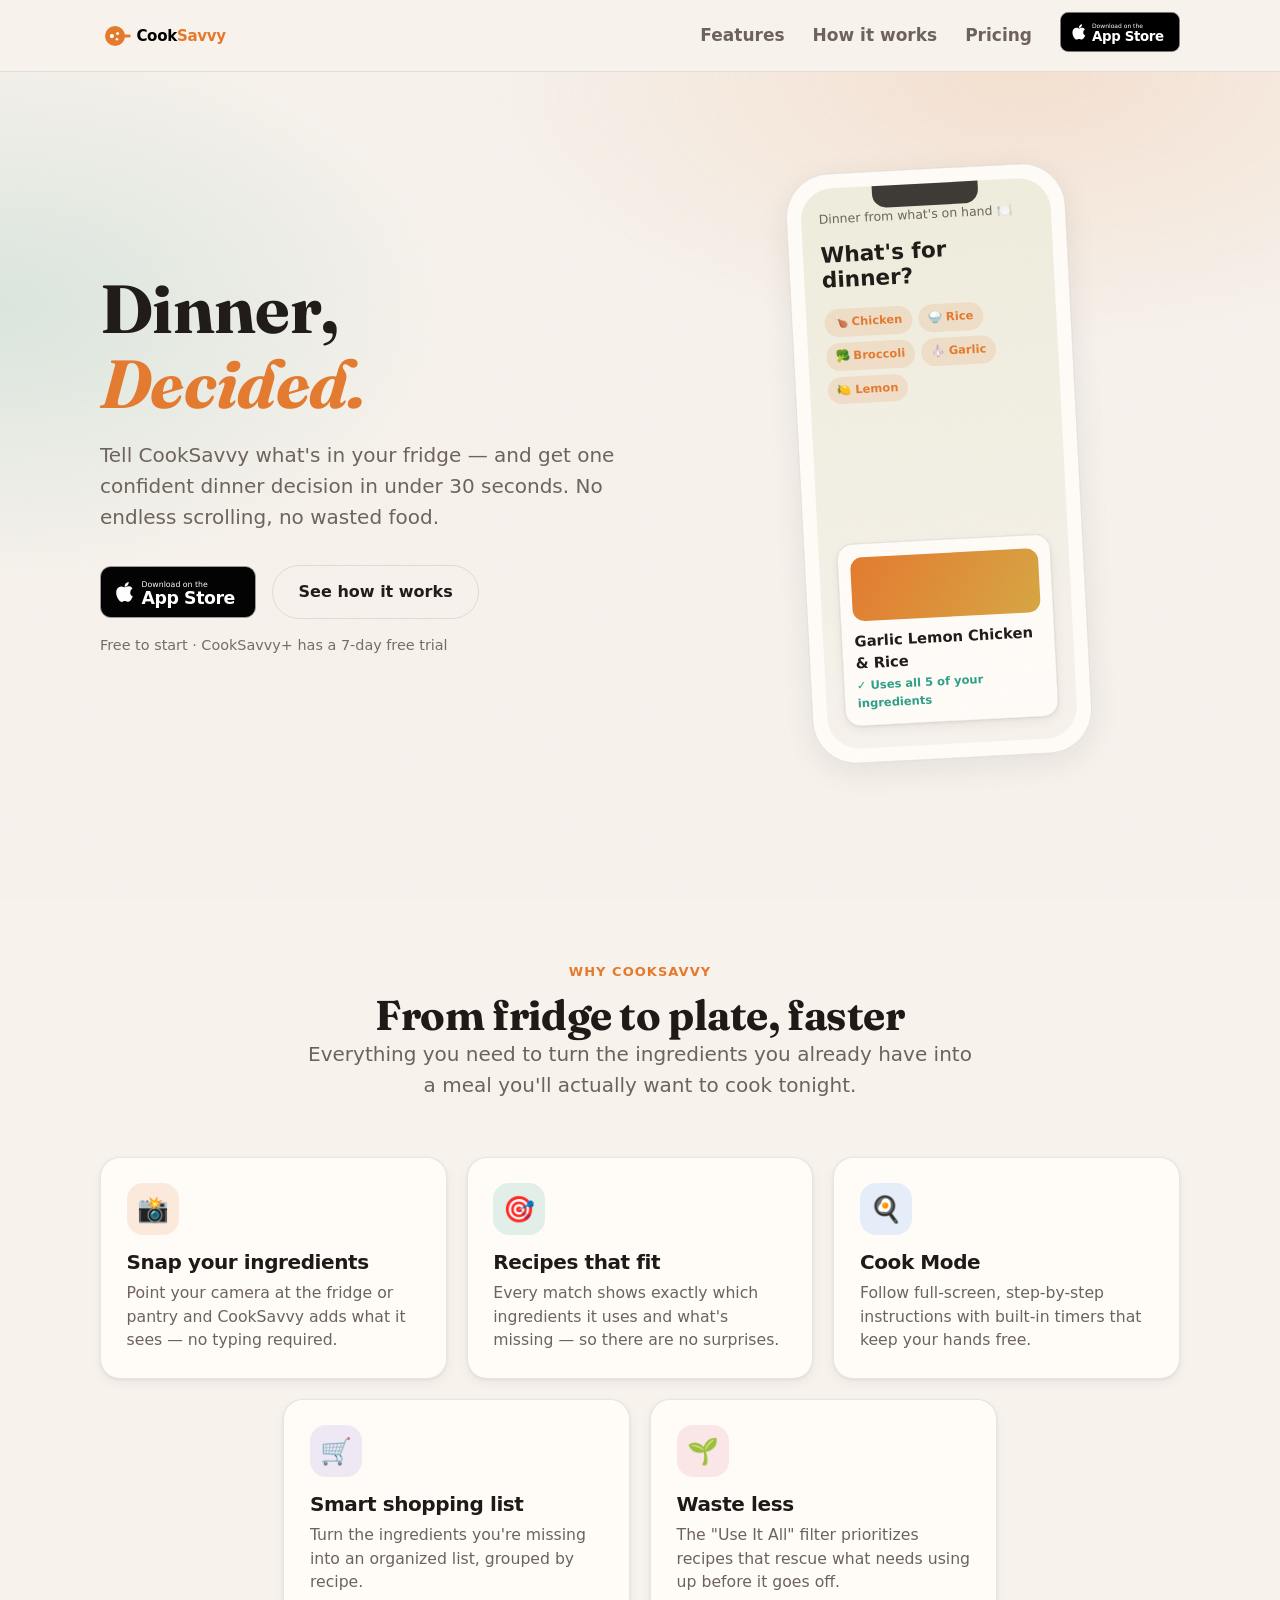
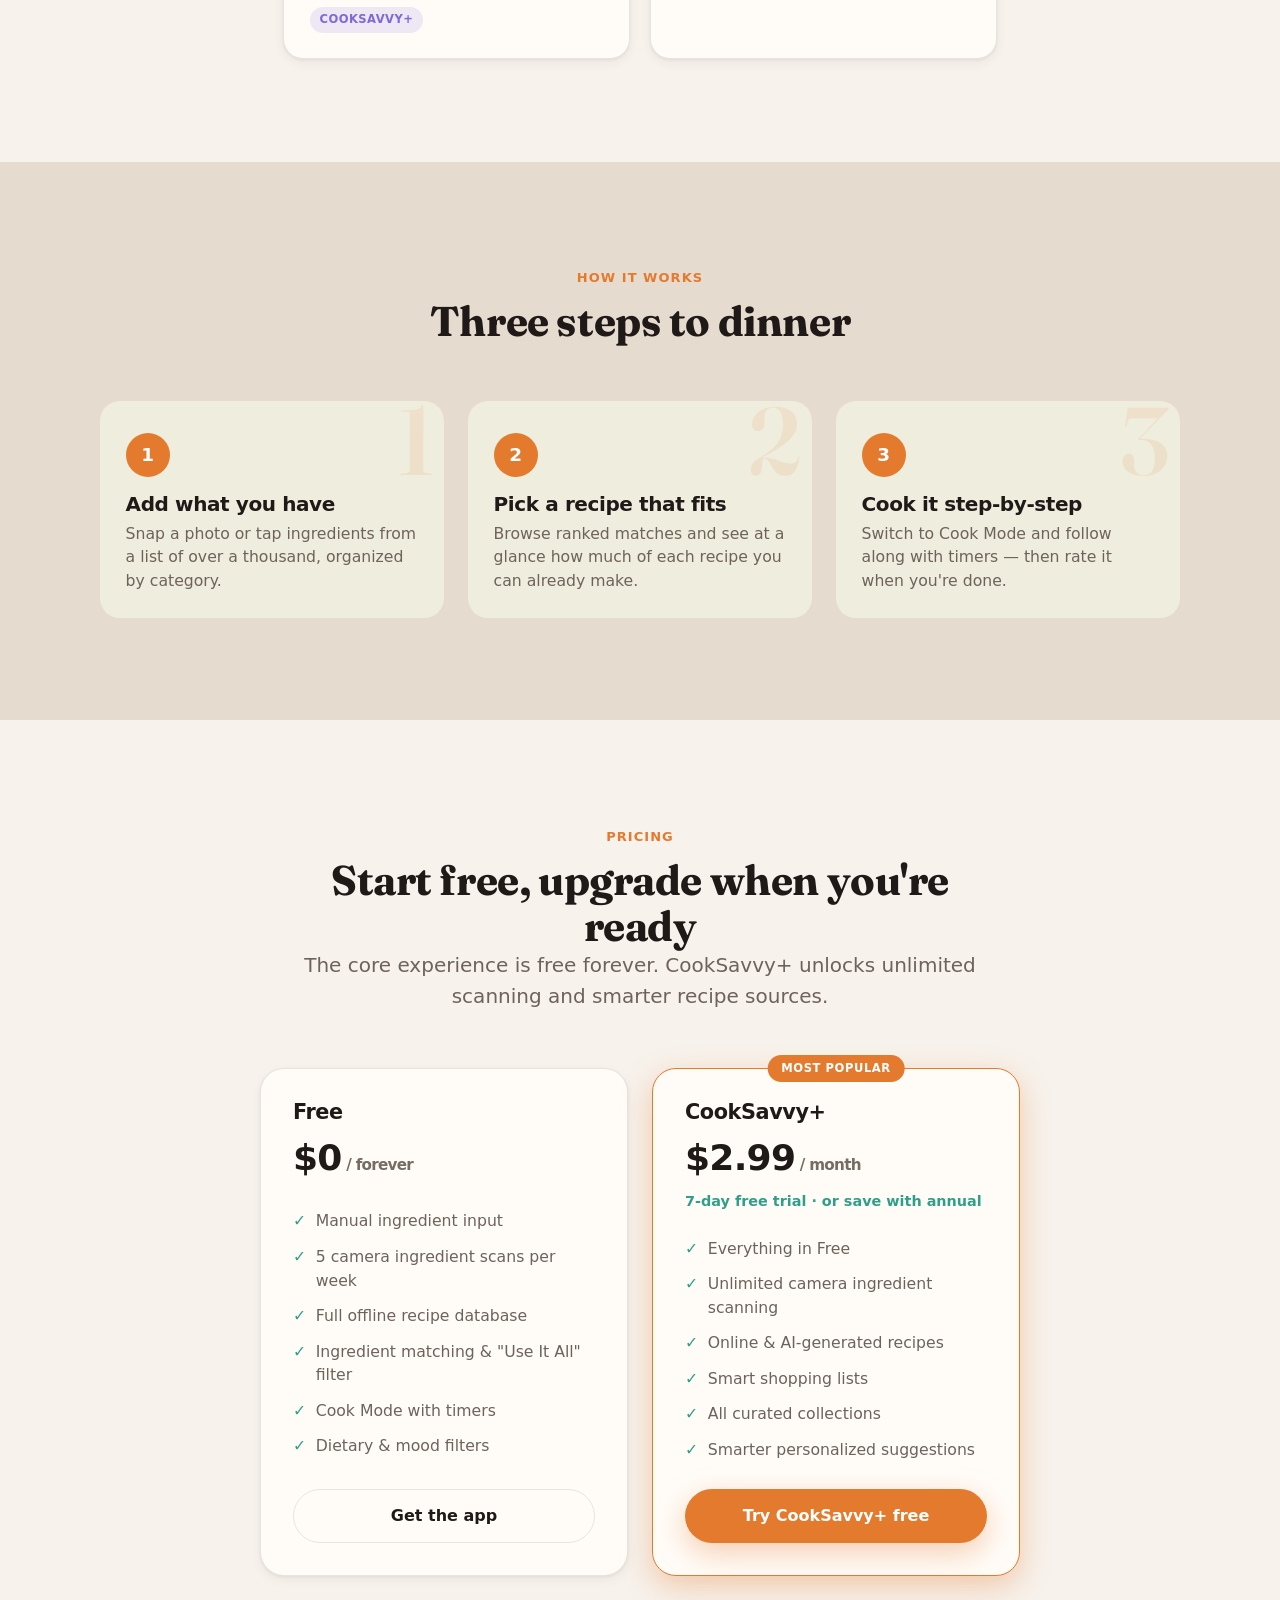
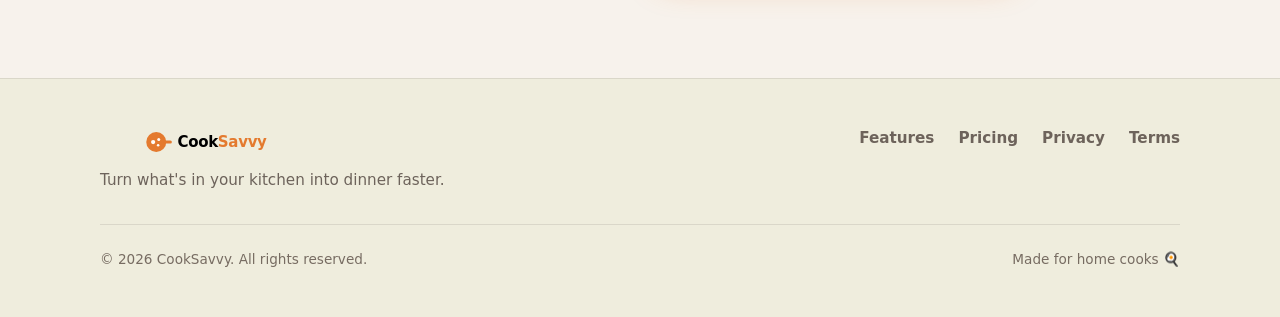
==== commit 68cd6e23: "Add local Privacy & Terms pages; drop unavailable cooksavvy.app URLs The cooksavvy.app domain isn't " ====
--- a/index.html
+++ b/index.html
@@ -10,7 +10,8 @@
       content="Tell CookSavvy what's in your fridge and get one confident dinner decision in under 30 seconds. Snap your ingredients, find recipes that fit, and cook step-by-step."
     />
     <meta name="theme-color" content="#E47A2E" />
-    <link rel="canonical" href="https://cooksavvy.app/" />
+    <!-- TODO: once a domain is chosen, add <link rel="canonical">, og:url and an
+         absolute og:image (and switch twitter:card back to summary_large_image). -->
 
     <!-- Open Graph / social -->
     <meta property="og:type" content="website" />
@@ -20,9 +21,7 @@
       property="og:description"
       content="Turn what's in your kitchen into dinner faster. Snap your ingredients, get recipes that fit, and cook step-by-step."
     />
-    <meta property="og:url" content="https://cooksavvy.app/" />
-    <meta property="og:image" content="https://cooksavvy.app/assets/og-image.png" />
-    <meta name="twitter:card" content="summary_large_image" />
+    <meta name="twitter:card" content="summary" />
     <meta name="twitter:title" content="CookSavvy — Dinner, Decided." />
     <meta
       name="twitter:description"
@@ -137,9 +136,9 @@
       </section>
 
       <!-- ===================== Features ===================== -->
-      <section class="section" id="features" aria-labelledby="features-title">
+      <section class="section" aria-labelledby="features-title">
         <div class="container">
-          <div class="section__head reveal">
+          <div class="section__head reveal" id="features">
             <span class="eyebrow">Why CookSavvy</span>
             <h2 id="features-title">From fridge to plate, faster</h2>
             <p class="lead">
@@ -199,9 +198,9 @@
       </section>
 
       <!-- ===================== How it works ===================== -->
-      <section class="section" id="how" aria-labelledby="how-title" style="background: var(--surface-light);">
+      <section class="section" aria-labelledby="how-title" style="background: var(--surface-light);">
         <div class="container">
-          <div class="section__head reveal">
+          <div class="section__head reveal" id="how">
             <span class="eyebrow">How it works</span>
             <h2 id="how-title">Three steps to dinner</h2>
           </div>
@@ -236,9 +235,9 @@
       </section>
 
       <!-- ===================== Pricing ===================== -->
-      <section class="section" id="pricing" aria-labelledby="pricing-title">
+      <section class="section" aria-labelledby="pricing-title">
         <div class="container">
-          <div class="section__head reveal">
+          <div class="section__head reveal" id="pricing">
             <span class="eyebrow">Pricing</span>
             <h2 id="pricing-title">Start free, upgrade when you're ready</h2>
             <p class="lead">
@@ -302,10 +301,9 @@
           <nav class="footer__links" aria-label="Footer">
             <a href="#features">Features</a>
             <a href="#pricing">Pricing</a>
-            <a href="https://cooksavvy.app/privacy">Privacy</a>
-            <a href="https://cooksavvy.app/terms">Terms</a>
-            <!-- TODO: confirm support email before launch -->
-            <a href="mailto:hello@cooksavvy.app">Contact</a>
+            <a href="privacy.html">Privacy</a>
+            <a href="terms.html">Terms</a>
+            <!-- TODO: add a Contact link once a support email is decided -->
           </nav>
         </div>
         <div class="footer__bottom">
--- a/css/styles.css
+++ b/css/styles.css
@@ -836,6 +836,116 @@
 }
 
 /* --------------------------------------------------------------------------
+   Legal pages (privacy.html, terms.html) — readable long-form prose
+   -------------------------------------------------------------------------- */
+.legal {
+  padding-block: clamp(2.5rem, 6vw, 4.5rem);
+}
+
+.legal__inner {
+  max-width: 46rem;
+  margin-inline: auto;
+}
+
+.legal__back {
+  display: inline-flex;
+  align-items: center;
+  gap: 0.4rem;
+  font-weight: 600;
+  color: var(--text-secondary);
+  margin-bottom: 1.5rem;
+}
+
+.legal__back:hover {
+  color: var(--accent);
+}
+
+.legal h1 {
+  font-family: var(--font-display);
+  font-size: clamp(2rem, 5vw, 2.75rem);
+  letter-spacing: -0.01em;
+}
+
+.legal__updated {
+  color: var(--text-tertiary);
+  font-size: 0.9rem;
+  margin-top: 0.5rem;
+  margin-bottom: 2rem;
+}
+
+.legal h2 {
+  font-size: 1.4rem;
+  margin-top: 2.25rem;
+  margin-bottom: 0.6rem;
+}
+
+.legal h3 {
+  font-size: 1.1rem;
+  margin-top: 1.5rem;
+  margin-bottom: 0.4rem;
+}
+
+.legal p,
+.legal li {
+  color: var(--text-secondary);
+  line-height: 1.65;
+}
+
+.legal p {
+  margin-bottom: 1rem;
+}
+
+.legal ul {
+  list-style: disc;
+  padding-left: 1.4rem;
+  margin-bottom: 1rem;
+  display: flex;
+  flex-direction: column;
+  gap: 0.5rem;
+}
+
+.legal a {
+  color: var(--accent);
+  text-decoration: underline;
+  text-underline-offset: 2px;
+}
+
+.legal strong {
+  color: var(--text);
+}
+
+.legal code {
+  font-family: ui-monospace, "SF Mono", Menlo, monospace;
+  font-size: 0.85em;
+  background: var(--surface);
+  padding: 0.1em 0.4em;
+  border-radius: 6px;
+  word-break: break-all;
+}
+
+/* bracketed legal placeholders, e.g. [CONTACT_EMAIL], stand out as TODO */
+.legal .placeholder {
+  font-family: ui-monospace, "SF Mono", Menlo, monospace;
+  font-size: 0.85em;
+  background: var(--accent-soft);
+  color: var(--accent);
+  padding: 0.1em 0.4em;
+  border-radius: 6px;
+}
+
+.legal blockquote {
+  border-left: 3px solid var(--accent);
+  background: var(--surface);
+  padding: 0.9rem 1.1rem;
+  border-radius: 0 var(--r-sm) var(--r-sm) 0;
+  margin-bottom: 1.25rem;
+}
+
+.legal blockquote p:last-child {
+  margin-bottom: 0;
+}
+
+/* --------------------------------------------------------------------------
    11. Scroll-reveal animation (progressive enhancement; JS adds .is-visible)
    -------------------------------------------------------------------------- */
 .reveal {
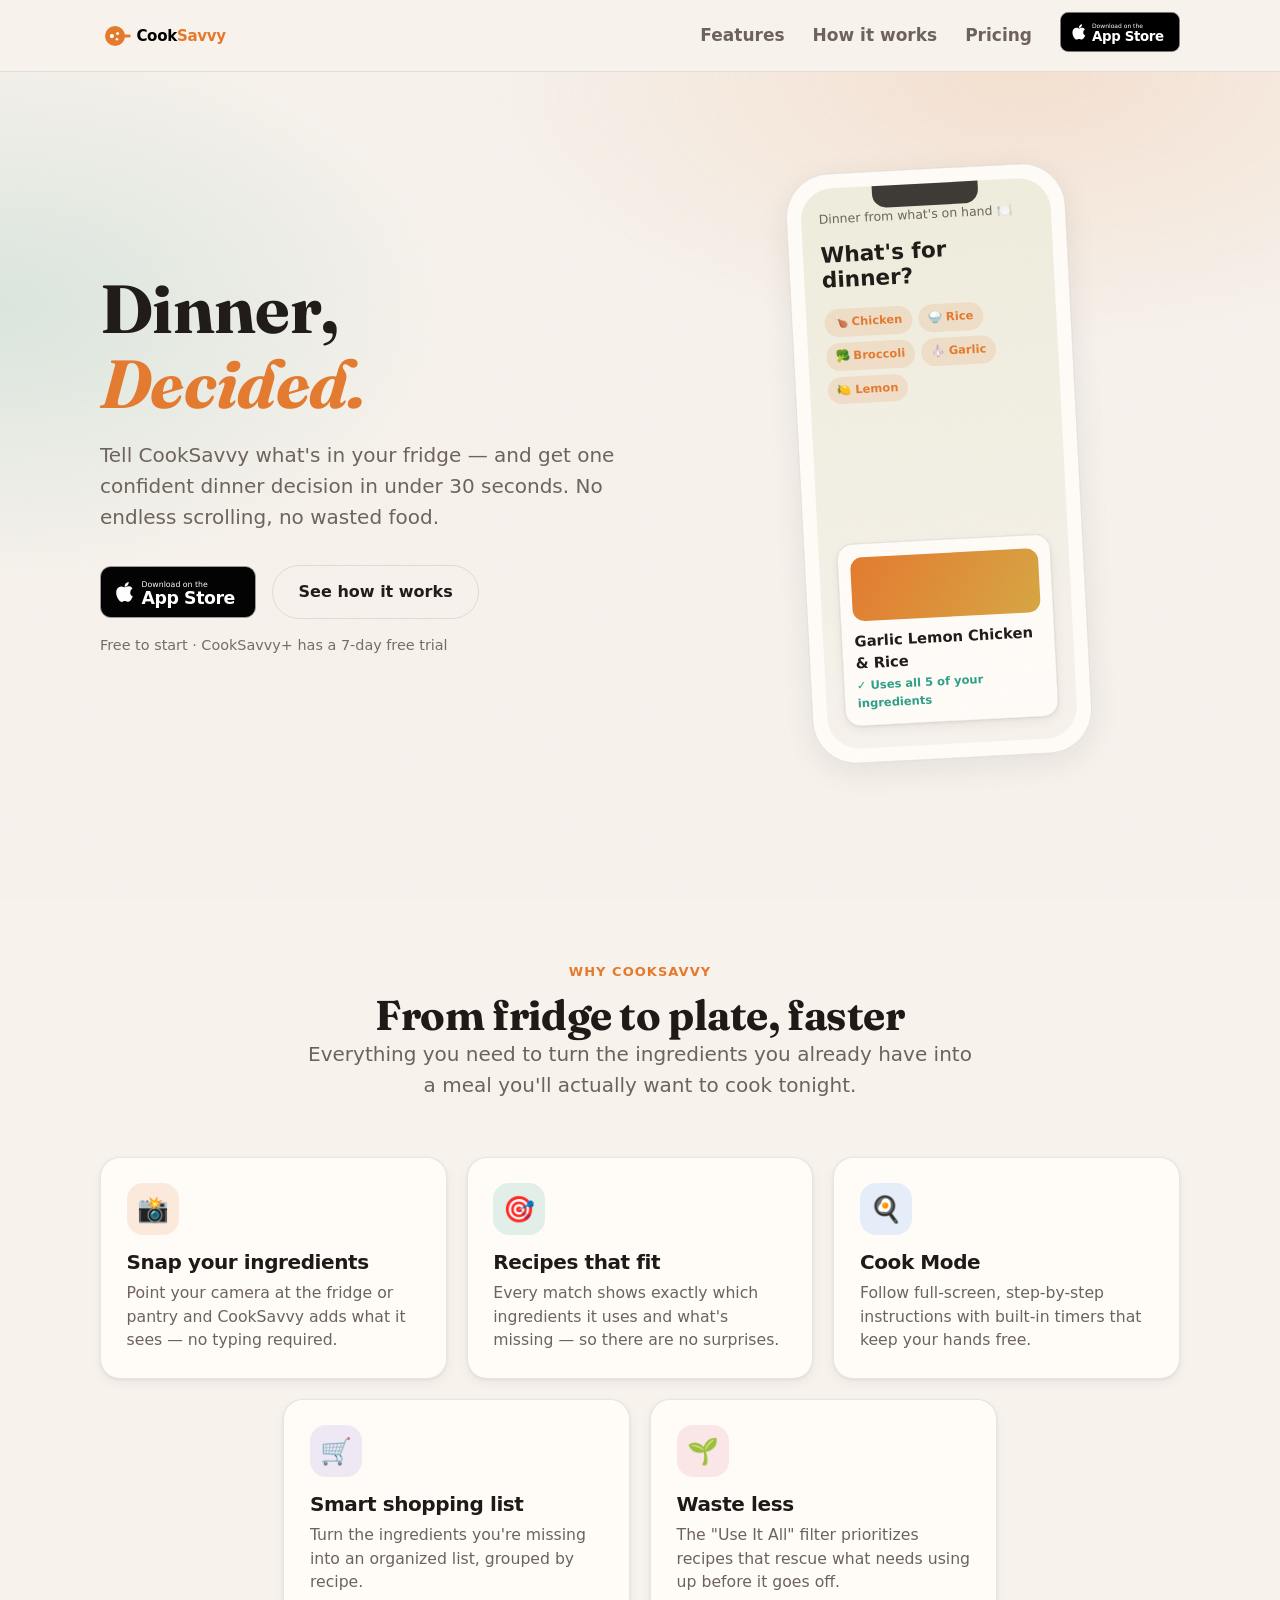
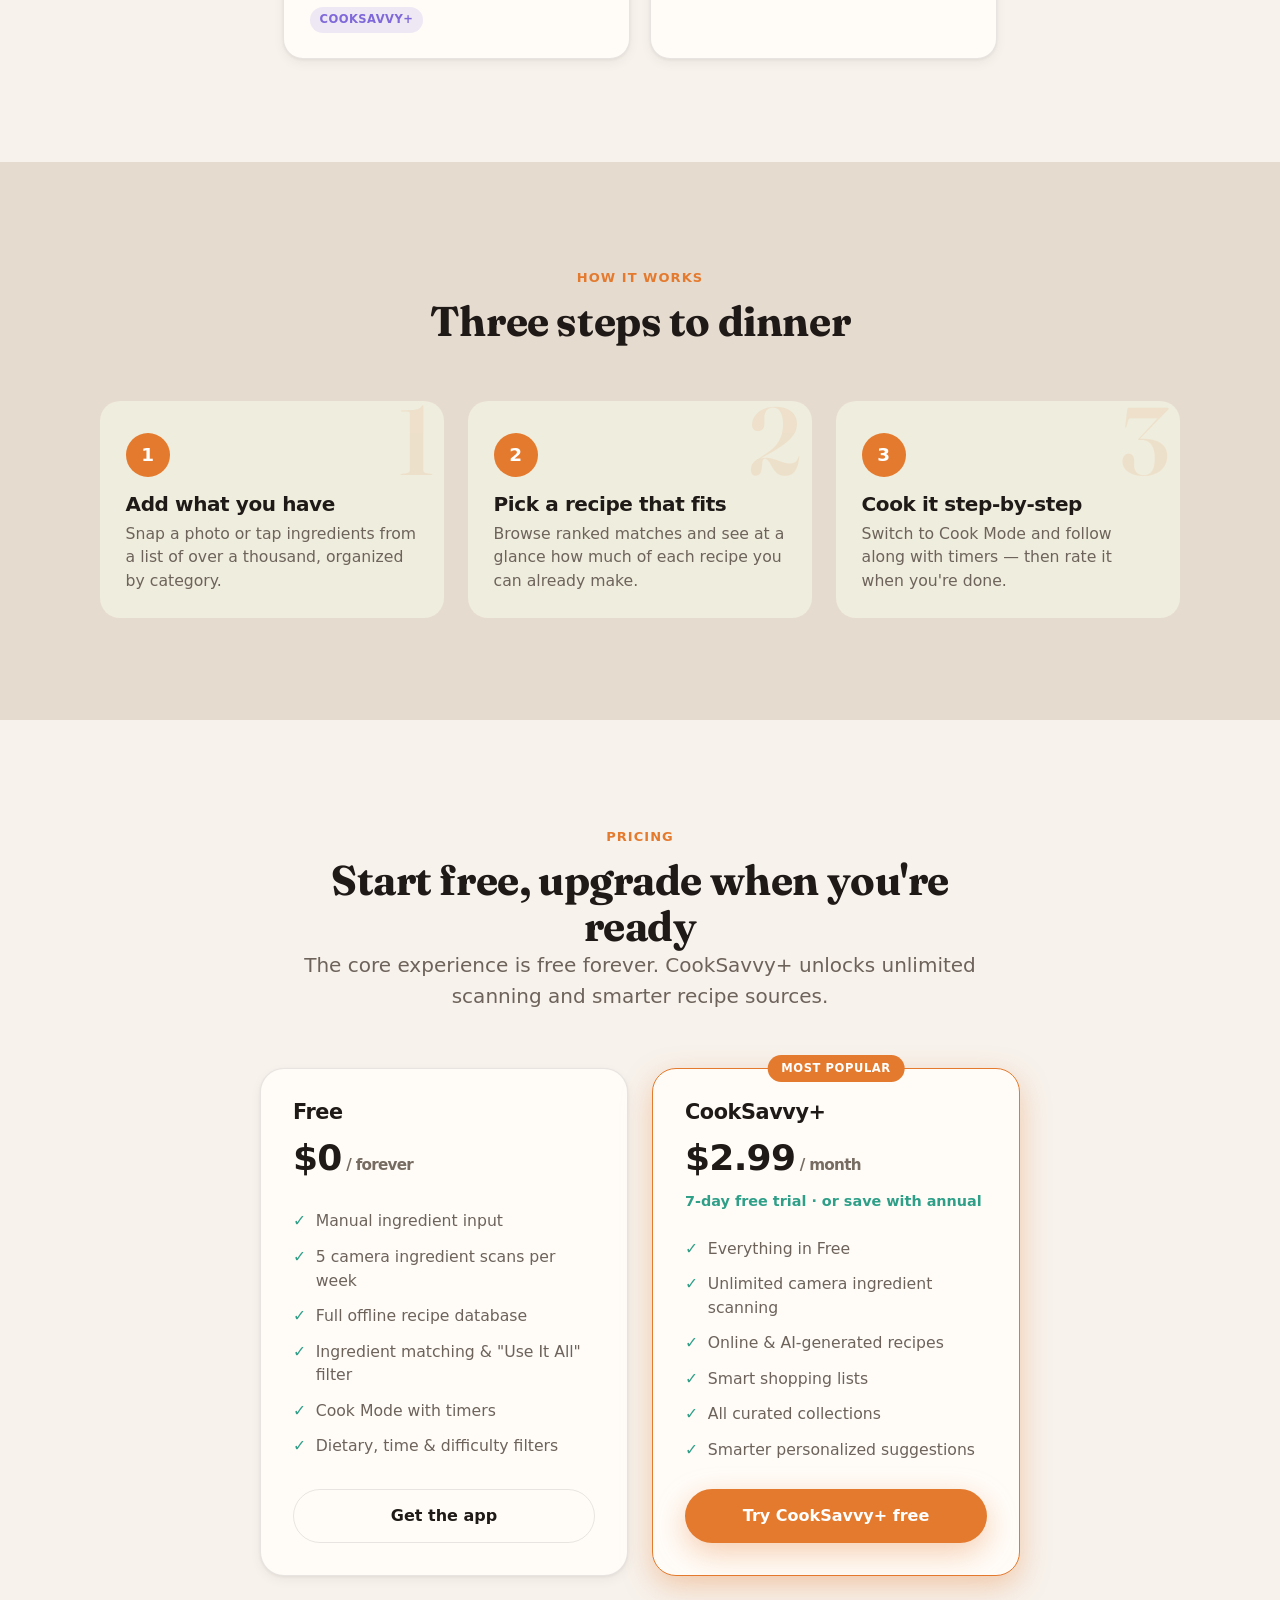
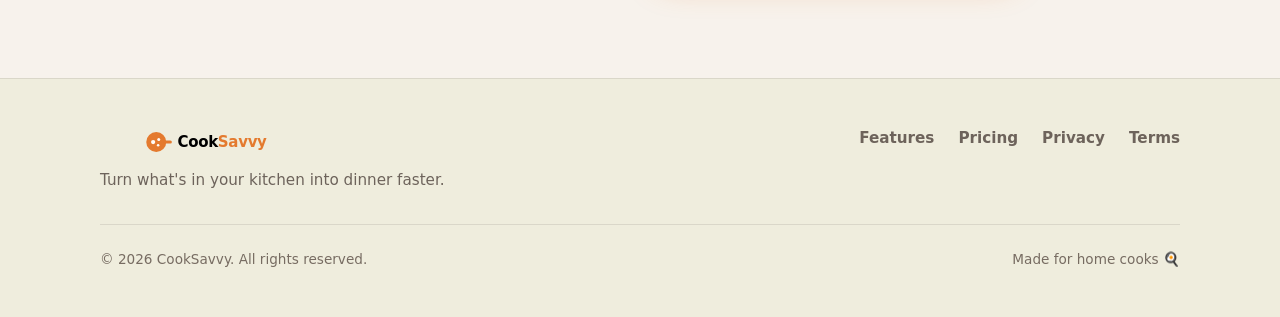
==== commit c2d38e89: "Privacy policy: Smart Search no longer detects mood The app and backend dropped the mood filter, so " ====
--- a/index.html
+++ b/index.html
@@ -257,7 +257,7 @@
                 <li>Full offline recipe database</li>
                 <li>Ingredient matching &amp; "Use It All" filter</li>
                 <li>Cook Mode with timers</li>
-                <li>Dietary &amp; mood filters</li>
+                <li>Dietary, time &amp; difficulty filters</li>
               </ul>
               <div class="plan__cta">
                 <!-- TODO: replace href with the live App Store listing URL -->
